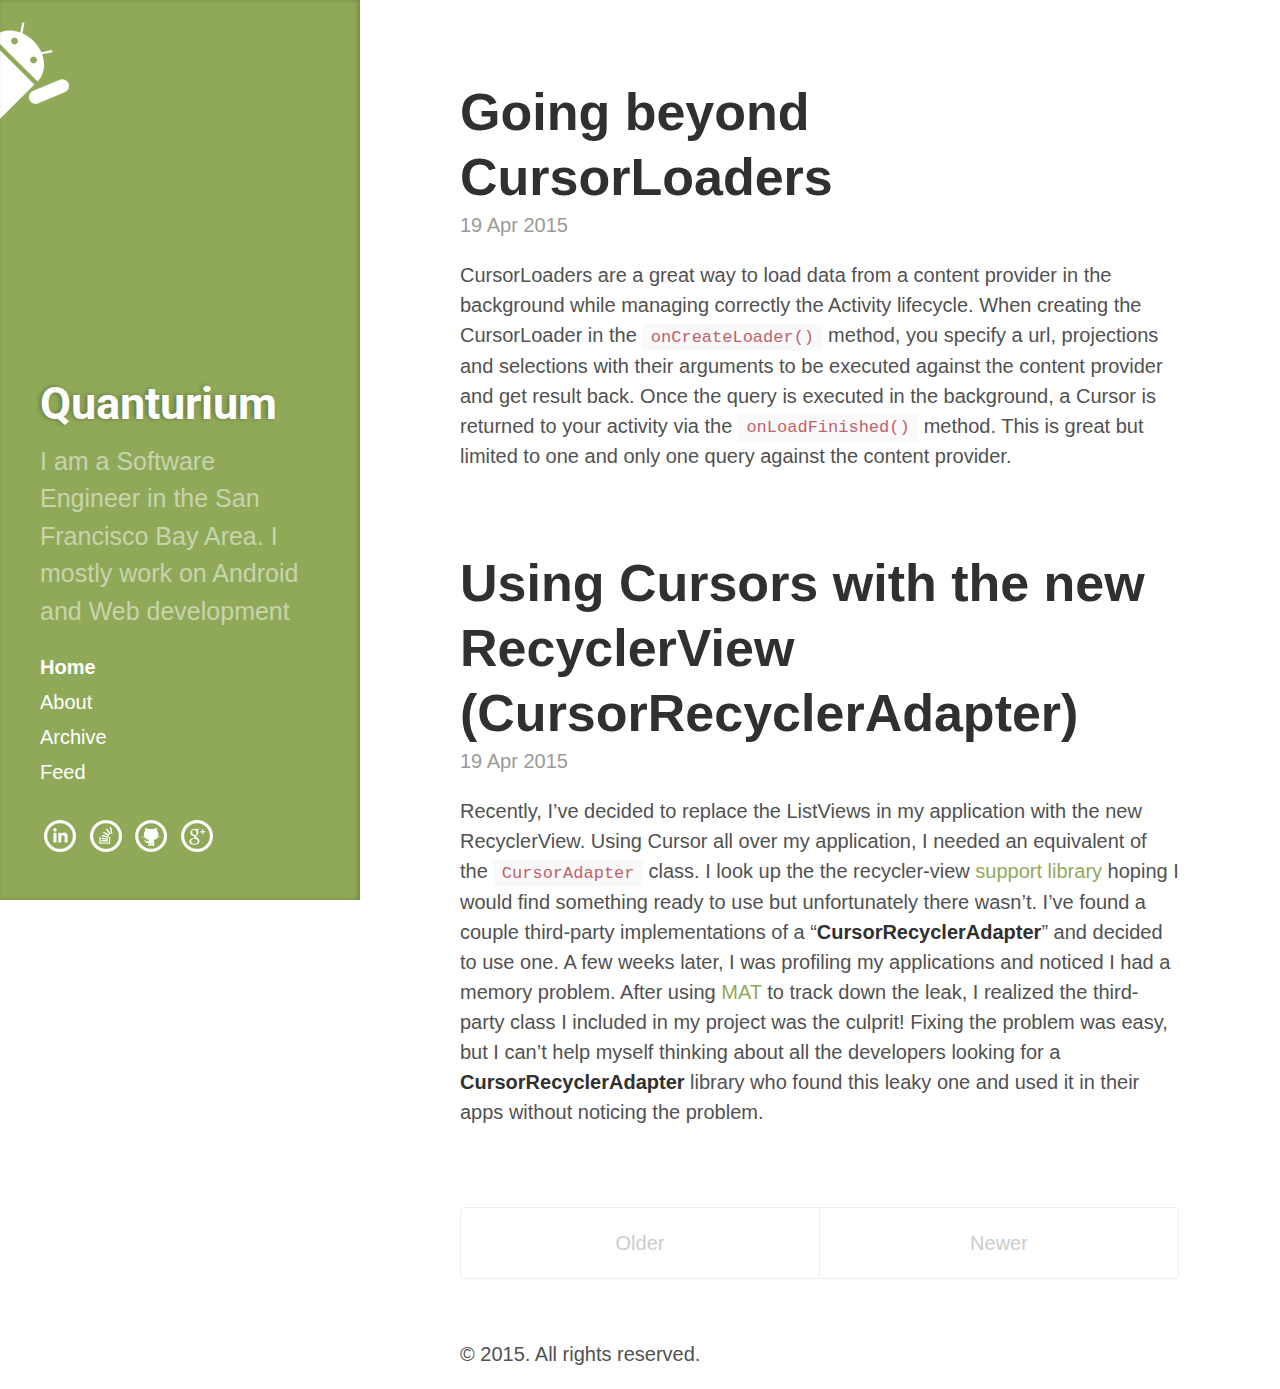
==== index.html @ 15ebef57 "Update" ====
<!DOCTYPE html>
<html xmlns="http://www.w3.org/1999/xhtml" xml:lang="en" lang="en-us">

  <head>
  <link href="http://gmpg.org/xfn/11" rel="profile">
  <meta http-equiv="X-UA-Compatible" content="IE=edge">
  <meta http-equiv="content-type" content="text/html; charset=utf-8">

  <!-- Enable responsiveness on mobile devices-->
  <meta name="viewport" content="width=device-width, initial-scale=1.0, maximum-scale=1">

  <title>
    
      Quanturium &middot; Improving Android apps performance and quality
    
  </title>

  <!-- CSS -->

  <link href='/public/css/global-85cf211f72c00e2b16ac466a3692dfe1.css' rel='stylesheet' type='text/css' />

  <link href='http://fonts.googleapis.com/css?family=Roboto' rel='stylesheet' type='text/css'>

  <!-- Icons -->
  <link rel="shortcut icon" sizes="16x16" href="/public/assets/favicon16.png" type="image/png">
  <link rel="shortcut icon" sizes="32x32" href="/public/assets/favicon32.png" type="image/png">
  <link rel="shortcut icon" sizes="128x128" href="/public/assets/favicon128.png" type="image/png">
  <link rel="shortcut icon" sizes="192x192" href="/public/assets/favicon192.png" type="image/png">

  <!-- Open Graph Protocol -->
  

  <!-- RSS -->
  <link rel="alternate" type="application/rss+xml" title="RSS" href="/atom.xml">

  <script>
  (function(i,s,o,g,r,a,m){i['GoogleAnalyticsObject']=r;i[r]=i[r]||function(){
  (i[r].q=i[r].q||[]).push(arguments)},i[r].l=1*new Date();a=s.createElement(o),
  m=s.getElementsByTagName(o)[0];a.async=1;a.src=g;m.parentNode.insertBefore(a,m)
  })(window,document,'script','//www.google-analytics.com/analytics.js','ga');

  ga('create', 'UA-28301626-10', 'auto');
  ga('send', 'pageview');

</script>
</head>


  <body class="theme-base-0b">

    <div class="sidebar">
  <div class="container sidebar-sticky">
    <div class="sidebar-about">
      <h1>
        <a href="/">
          Quanturium
        </a>
      </h1>
      <p class="lead">I am a Software Engineer in the San Francisco Bay Area. I mostly work on Android and Web development</p>
    </div>

    <nav class="sidebar-nav">
      <a class="sidebar-nav-item active" href="/">Home</a>

      

      
      
        
          
        
      
        
          
            <a class="sidebar-nav-item" href="/about/">About</a>
          
        
      
        
          
            <a class="sidebar-nav-item" href="/archive/">Archive</a>
          
        
      
        
      
        
          
        
      
      <a class="sidebar-nav-item" href="/atom.xml">Feed</a><br/>

      <a target="_blank" href="https://www.linkedin.com/in/arnaudfrugier"><img src="/public/assets/linkedin-5-32.png" /></a>
      <a target="_blank" href="http://stackoverflow.com/users/1127724/quanturium"><img src="/public/assets/stackoverflow-5-32.png" /></a>
      <a target="_blank" href="https://github.com/quanturium"><img src="/public/assets/github-10-32.png" /></a>
      <a target="_blank" href="https://plus.google.com/u/0/114838031341699145947"><img src="/public/assets/google-plus-5-32.png" /></a>
    </nav>
  </div>
</div>


    <div class="content container">
      <div class="posts">
  
  <div class="post">
    <h1 class="post-title">
      <a href="/2015/04/19/going-beyond-cursorloaders/">
        Going beyond CursorLoaders
      </a>
    </h1>

    <div>
    <span class="post-date">19 Apr 2015 <a href="/2015/04/19/going-beyond-cursorloaders/#disqus_thread" data-disqus-identifier="/2015/04/19/going-beyond-cursorloaders"></a></span>

    </div>

    <p>CursorLoaders are a great way to load data from a content provider in the background while managing correctly the Activity lifecycle. When creating the CursorLoader in the <code>onCreateLoader()</code> method, you specify a url, projections and selections with their arguments to be executed against the content provider and get result back. Once the query is executed in the background, a Cursor is returned to your activity via the <code>onLoadFinished()</code> method. This is great but limited to one and only one query against the content provider.</p>

  </div>
  
  <div class="post">
    <h1 class="post-title">
      <a href="/2015/04/19/using-cursors-with-the-new-recyclerview/">
        Using Cursors with the new RecyclerView (CursorRecyclerAdapter)
      </a>
    </h1>

    <div>
    <span class="post-date">19 Apr 2015 <a href="/2015/04/19/using-cursors-with-the-new-recyclerview/#disqus_thread" data-disqus-identifier="/2015/04/19/using-cursors-with-the-new-recyclerview"></a></span>

    </div>

    <p>Recently, I&rsquo;ve decided to replace the ListViews in my application with the new RecyclerView. Using Cursor all over my application, I needed an equivalent of the <code>CursorAdapter</code> class. I look up the the recycler-view <a href="http://developer.android.com/tools/support-library/features.html">support library</a> hoping I would find something ready to use but unfortunately there wasn&rsquo;t. I&rsquo;ve found a couple third-party implementations of a &ldquo;<strong>CursorRecyclerAdapter</strong>&rdquo; and decided to use one.
A few weeks later, I was profiling my applications and noticed I had a memory problem. After using <a href="https://eclipse.org/mat/">MAT</a> to track down the leak, I realized the third-party class I included in my project was the culprit! Fixing the problem was easy, but I can&rsquo;t help myself thinking about all the developers looking for a <strong>CursorRecyclerAdapter</strong> library who found this leaky one and used it in their apps without noticing the problem.</p>

  </div>
  
</div>

<div class="pagination">
  
    <span class="pagination-item older">Older</span>
  
  
    <span class="pagination-item newer">Newer</span>
  
</div>


<script type="text/javascript">
  var disqus_shortname = 'quanturium';
  (function () {
  var s = document.createElement('script'); s.async = true;
  s.type = 'text/javascript';
  s.src = '//' + disqus_shortname + '.disqus.com/count.js';
  (document.getElementsByTagName('HEAD')[0] || document.getElementsByTagName('BODY')[0]).appendChild(s);
  }());
</script>

      
      

      
      <div class="footer">
        <p>
          &copy; 2015. All rights reserved.
        </p>
      </div>
    </div>

  </body>
</html>
---- public/css/global-85cf211f72c00e2b16ac466a3692dfe1.css ----
*{-webkit-box-sizing:border-box;-moz-box-sizing:border-box;box-sizing:border-box}html,body{margin:0;padding:0}html{font-family:"Helvetica Neue",Helvetica,Arial,sans-serif;font-size:16px;line-height:1.5}@media(min-width:38em){html{font-size:20px}}body{color:#515151;background-color:#fff;-webkit-text-size-adjust:100%;-ms-text-size-adjust:100%}a{color:#268bd2;text-decoration:none}a strong{color:inherit}h1,h2,h3,h4,h5,h6{margin-bottom:.5rem;font-weight:bold;line-height:1.25;color:#313131;text-rendering:optimizeLegibility}h1{font-size:2.6rem}h2{margin-top:1rem;font-size:1.8rem}h3{margin-top:1.5rem;font-size:1.25rem}h4,h5,h6{margin-top:1rem;font-size:1rem}p{margin-top:0;margin-bottom:1rem}strong{color:#303030}ul,ol,dl{margin-top:0;margin-bottom:1rem}dt{font-weight:bold}dd{margin-bottom:.5rem}hr{position:relative;margin:1.5rem 0;border:0;border-top:1px solid #eee;border-bottom:1px solid #fff}abbr{font-size:85%;font-weight:bold;color:#555;text-transform:uppercase}abbr[title]{cursor:help;border-bottom:1px dotted #e5e5e5}code,pre{font-family:Menlo,Monaco,"Courier New",monospace}code{padding:.25em .5em;font-size:85%;color:#bf616a;background-color:#f9f9f9;border-radius:3px}pre{display:block;margin-top:0;margin-bottom:1rem;padding:.5rem;font-size:.65rem;line-height:1.4;overflow-x:auto;background-color:#f5f5f5;border:1px solid #ccc}pre code{padding:0;font-size:100%;color:inherit;background-color:transparent}.highlight{margin-bottom:1rem;border-radius:4px}.highlight pre{margin-bottom:0}.gist .gist-file{font-family:Menlo,Monaco,"Courier New",monospace !important}.gist .markdown-body{padding:15px}.gist pre{padding:0;background-color:transparent}.gist .gist-file .gist-data{font-size:.8rem !important;line-height:1.4}.gist code{padding:0;color:inherit;background-color:transparent;border-radius:0}blockquote{padding:.5rem 1rem;margin:.8rem 0;color:#7a7a7a;border-left:.25rem solid #e5e5e5}blockquote p:last-child{margin-bottom:0}@media(min-width:30em){blockquote{padding-right:5rem;padding-left:1.25rem}}img{display:block;max-width:100%;margin:0 0 1rem;border-radius:5px}table{margin-bottom:1rem;width:100%;border:1px solid #e5e5e5;border-collapse:collapse}td,th{padding:.25rem .5rem;border:1px solid #e5e5e5}tbody tr:nth-child(odd) td,tbody tr:nth-child(odd) th{background-color:#f9f9f9}.lead{font-size:1.25rem;font-weight:300}.message{margin-bottom:1rem;padding:1rem;color:#717171;background-color:#f9f9f9}.container{max-width:38rem;padding-left:1rem;padding-right:1rem;margin-left:auto;margin-right:auto}.masthead{padding-top:1rem;padding-bottom:1rem;margin-bottom:3rem}.masthead-title{margin-top:0;margin-bottom:0;color:#505050}.masthead-title a{color:#505050}.masthead-title small{font-size:75%;font-weight:400;color:silver;letter-spacing:0}.page,.post{margin-bottom:4em}.page-title,.post-title,.post-title a{color:#303030}.page-title,.post-title{margin-top:0}.post-date{display:block;margin-top:-.5rem;margin-bottom:1rem;color:#9a9a9a}.related{padding-top:2rem;padding-bottom:2rem;border-top:1px solid #eee}.related-posts{padding-left:0;list-style:none}.related-posts h3{margin-top:0}.related-posts li small{font-size:75%;color:#999}.related-posts li a:hover{color:#268bd2;text-decoration:none}.related-posts li a:hover small{color:inherit}.comments{border-top:1px solid #eee}.pagination{overflow:hidden;margin-left:-1rem;margin-right:-1rem;font-family:"PT Sans",Helvetica,Arial,sans-serif;color:#ccc;text-align:center}.pagination-item{display:block;padding:1rem;border:1px solid #eee}.pagination-item:first-child{margin-bottom:-1px}a.pagination-item:hover{background-color:#f5f5f5}@media(min-width:30em){.pagination{margin:3rem 0}.pagination-item{float:left;width:50%}.pagination-item:first-child{margin-bottom:0;border-top-left-radius:4px;border-bottom-left-radius:4px}.pagination-item:last-child{margin-left:-1px;border-top-right-radius:4px;border-bottom-right-radius:4px}}.highlight .hll{background-color:#ffc}.highlight .c{color:#998;font-style:italic}.highlight .err{color:#a61717;background-color:#e3d2d2}.highlight .k{color:#000;font-weight:bold}.highlight .o{color:#000;font-weight:bold}.highlight .cm{color:#998;font-style:italic}.highlight .cp{color:#999;font-weight:bold;font-style:italic}.highlight .c1{color:#998;font-style:italic}.highlight .cs{color:#999;font-weight:bold;font-style:italic}.highlight .gd{color:#000;background-color:#fdd}.highlight .ge{color:#000;font-style:italic}.highlight .gr{color:#a00}.highlight .gh{color:#999}.highlight .gi{color:#000;background-color:#dfd}.highlight .go{color:#888}.highlight .gp{color:#555}.highlight .gs{font-weight:bold}.highlight .gu{color:#aaa}.highlight .gt{color:#a00}.highlight .kc{color:#000;font-weight:bold}.highlight .kd{color:#000;font-weight:bold}.highlight .kn{color:#000;font-weight:bold}.highlight .kp{color:#000;font-weight:bold}.highlight .kr{color:#000;font-weight:bold}.highlight .kt{color:#458;font-weight:bold}.highlight .m{color:#099}.highlight .s{color:#d01040}.highlight .na{color:teal}.highlight .nb{color:#0086b3}.highlight .nc{color:#458;font-weight:bold}.highlight .no{color:teal}.highlight .nd{color:#3c5d5d;font-weight:bold}.highlight .ni{color:purple}.highlight .ne{color:#900;font-weight:bold}.highlight .nf{color:#900;font-weight:bold}.highlight .nl{color:#900;font-weight:bold}.highlight .nn{color:#555}.highlight .nt{color:navy}.highlight .nv{color:teal}.highlight .ow{color:#000;font-weight:bold}.highlight .w{color:#bbb}.highlight .mf{color:#099}.highlight .mh{color:#099}.highlight .mi{color:#099}.highlight .mo{color:#099}.highlight .sb{color:#d01040}.highlight .sc{color:#d01040}.highlight .sd{color:#d01040}.highlight .s2{color:#d01040}.highlight .se{color:#d01040}.highlight .sh{color:#d01040}.highlight .si{color:#d01040}.highlight .sx{color:#d01040}.highlight .sr{color:#009926}.highlight .s1{color:#d01040}.highlight .ss{color:#990073}.highlight .bp{color:#999}.highlight .vc{color:teal}.highlight .vg{color:teal}.highlight .vi{color:teal}.highlight .il{color:#099}html{font-family:"PT Sans",Helvetica,Arial,sans-serif}@media(min-width:48em){html{font-size:16px}}@media(min-width:58em){html{font-size:20px}}.sidebar{text-align:center;padding:2rem 1rem;color:rgba(255,255,255,.5);background-image:url('../../public/assets/android.png');background-repeat:no-repeat;background-position:0 1rem;-webkit-box-shadow:inset 0 -2px 5px 0 rgba(0,0,0,0.2);-moz-box-shadow:inset 0 -2px 5px 0 rgba(0,0,0,0.2);box-shadow:inset 0 -2px 5px 0 rgba(0,0,0,0.2)}@media(min-width:48em){.sidebar{position:fixed;top:0;left:0;bottom:0;width:18rem;text-align:left;-webkit-box-shadow:inset -2px 0 5px 0 rgba(0,0,0,0.2);-moz-box-shadow:inset -2px 0 5px 0 rgba(0,0,0,0.2);box-shadow:inset -2px 0 5px 0 rgba(0,0,0,0.2)}}.sidebar a{color:#fff}.sidebar-about h1{color:#fff;margin-top:0;font-family:'Roboto',sans-serif;text-shadow:-2px 0 5px rgba(0,0,0,0.3);font-size:2.25rem}.sidebar-nav{margin-bottom:1rem}.sidebar-nav img{display:inline;margin:0 .2rem 0 .2rem}.sidebar-nav-item{display:block;line-height:1.75}a.sidebar-nav-item:hover,a.sidebar-nav-item:focus{text-decoration:underline}.sidebar-nav-item.active{font-weight:bold}@media(min-width:48em){.sidebar-sticky{position:absolute;right:1rem;bottom:1rem;left:1rem}}.content{padding-top:4rem;padding-bottom:0rem}@media(min-width:48em){.content{max-width:38rem;margin-left:20rem;margin-right:2rem}}@media(min-width:64em){.content{margin-left:22rem;margin-right:4rem}}@media(min-width:48em){.layout-reverse .sidebar{left:auto;right:0}.layout-reverse .content{margin-left:2rem;margin-right:20rem}}@media(min-width:64em){.layout-reverse .content{margin-left:4rem;margin-right:22rem}}.theme-base-08 .sidebar{background-color:#ac4142}.theme-base-08 .content a,.theme-base-08 .related-posts li a:hover{color:#ac4142}.theme-base-09 .sidebar{background-color:#d28445}.theme-base-09 .content a,.theme-base-09 .related-posts li a:hover{color:#d28445}.theme-base-0a .sidebar{background-color:#f4bf75}.theme-base-0a .content a,.theme-base-0a .related-posts li a:hover{color:#f4bf75}.theme-base-0b .sidebar{background-color:#90a959}.theme-base-0b .content a,.theme-base-0b .related-posts li a:hover{color:#90a959}.theme-base-0c .sidebar{background-color:#75b5aa}.theme-base-0c .content a,.theme-base-0c .related-posts li a:hover{color:#75b5aa}.theme-base-0d .sidebar{background-color:#6a9fb5}.theme-base-0d .content a,.theme-base-0d .related-posts li a:hover{color:#6a9fb5}.theme-base-0e .sidebar{background-color:#aa759f}.theme-base-0e .content a,.theme-base-0e .related-posts li a:hover{color:#aa759f}.theme-base-0f .sidebar{background-color:#8f5536}.theme-base-0f .content a,.theme-base-0f .related-posts li a:hover{color:#8f5536}.footer{margin-top:3rem;margin-bottom:1rem}.theme-base-0b .post-title a{color:#303030}.theme-base-0b .content a:hover,.theme-base-0b .content a:focus{color:#677940;-o-transition:.3s;-ms-transition:.3s;-moz-transition:.3s;-webkit-transition:.3s}
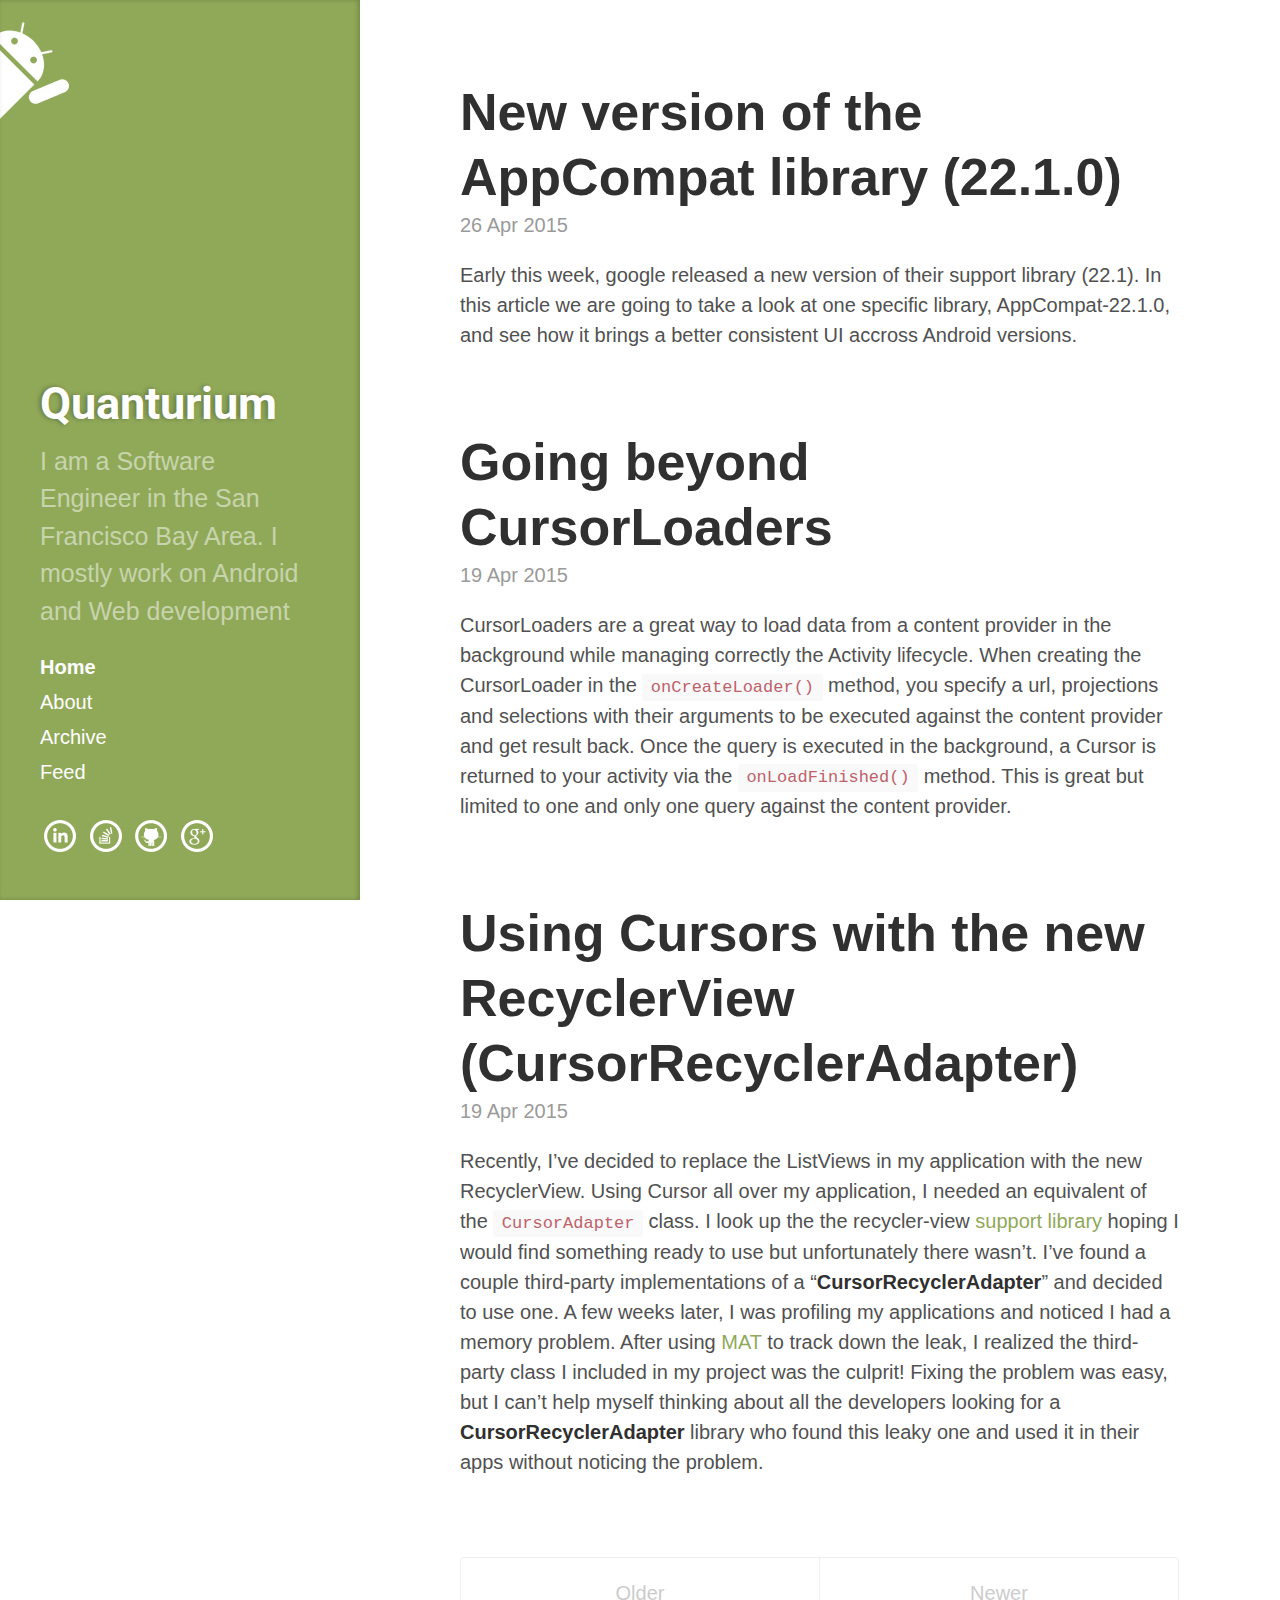
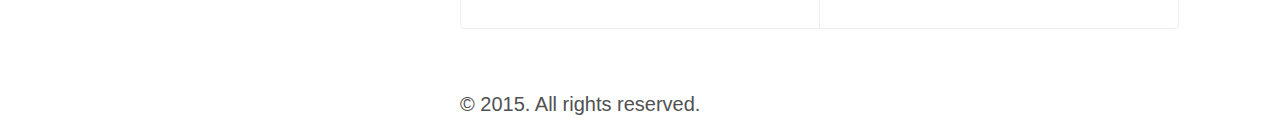
==== commit 0a5401df: "Update" ====
--- a/index.html
+++ b/index.html
@@ -17,7 +17,7 @@
 
   <!-- CSS -->
 
-  <link href='/public/css/global-85cf211f72c00e2b16ac466a3692dfe1.css' rel='stylesheet' type='text/css' />
+  <link href='/public/css/global-f06ab77bacf166898d4b407957400ea3.css' rel='stylesheet' type='text/css' />
 
   <link href='http://fonts.googleapis.com/css?family=Roboto' rel='stylesheet' type='text/css'>
 
@@ -104,6 +104,22 @@
   
   <div class="post">
     <h1 class="post-title">
+      <a href="/2015/04/26/new-version-of-the-appcompat-library-2210/">
+        New version of the AppCompat library (22.1.0)
+      </a>
+    </h1>
+
+    <div>
+    <span class="post-date">26 Apr 2015 <a href="/2015/04/26/new-version-of-the-appcompat-library-2210/#disqus_thread" data-disqus-identifier="/2015/04/26/new-version-of-the-appcompat-library-2210"></a></span>
+
+    </div>
+
+    <p>Early this week, google released a new version of their support library (22.1). In this article we are going to take a look at one specific library, AppCompat-22.1.0, and see how it brings a better consistent UI accross Android versions.</p>
+
+  </div>
+  
+  <div class="post">
+    <h1 class="post-title">
       <a href="/2015/04/19/going-beyond-cursorloaders/">
         Going beyond CursorLoaders
       </a>
--- a/public/css/global-f06ab77bacf166898d4b407957400ea3.css
+++ b/public/css/global-f06ab77bacf166898d4b407957400ea3.css
@@ -0,0 +1 @@
+*{-webkit-box-sizing:border-box;-moz-box-sizing:border-box;box-sizing:border-box}html,body{margin:0;padding:0}html{font-family:"Helvetica Neue",Helvetica,Arial,sans-serif;font-size:16px;line-height:1.5}@media(min-width:38em){html{font-size:20px}}body{color:#515151;background-color:#fff;-webkit-text-size-adjust:100%;-ms-text-size-adjust:100%}a{color:#268bd2;text-decoration:none}a strong{color:inherit}h1,h2,h3,h4,h5,h6{margin-bottom:.5rem;font-weight:bold;line-height:1.25;color:#313131;text-rendering:optimizeLegibility}h1{font-size:2.6rem}h2{margin-top:1rem;font-size:1.8rem}h3{margin-top:1.5rem;font-size:1.25rem}h4,h5,h6{margin-top:1rem;font-size:1rem}p{margin-top:0;margin-bottom:1rem}strong{color:#303030}ul,ol,dl{margin-top:0;margin-bottom:1rem}dt{font-weight:bold}dd{margin-bottom:.5rem}hr{position:relative;margin:1.5rem 0;border:0;border-top:1px solid #eee;border-bottom:1px solid #fff}abbr{font-size:85%;font-weight:bold;color:#555;text-transform:uppercase}abbr[title]{cursor:help;border-bottom:1px dotted #e5e5e5}code,pre{font-family:Menlo,Monaco,"Courier New",monospace}code{padding:.25em .5em;font-size:85%;color:#bf616a;background-color:#f9f9f9;border-radius:3px}pre{display:block;margin-top:0;margin-bottom:1rem;padding:.5rem;font-size:.65rem;line-height:1.4;overflow-x:auto;background-color:#f5f5f5;border:1px solid #ccc}pre code{padding:0;font-size:100%;color:inherit;background-color:transparent}.highlight{margin-bottom:1rem;border-radius:4px}.highlight pre{margin-bottom:0}.gist .gist-file{font-family:Menlo,Monaco,"Courier New",monospace !important}.gist .markdown-body{padding:15px}.gist pre{padding:0;background-color:transparent}.gist .gist-file .gist-data{font-size:.8rem !important;line-height:1.4}.gist code{padding:0;color:inherit;background-color:transparent;border-radius:0}blockquote{padding:.5rem 1rem;margin:.8rem 0;color:#7a7a7a;border-left:.25rem solid #e5e5e5}blockquote p:last-child{margin-bottom:0}@media(min-width:30em){blockquote{padding-right:5rem;padding-left:1.25rem}}img{display:block;max-width:100%;margin:0 0 1rem}table{margin-bottom:1rem;width:100%;border:1px solid #e5e5e5;border-collapse:collapse}td,th{padding:.25rem .5rem;border:1px solid #e5e5e5}tbody tr:nth-child(odd) td,tbody tr:nth-child(odd) th{background-color:#f9f9f9}.lead{font-size:1.25rem;font-weight:300}.message{margin-bottom:1rem;padding:1rem;color:#717171;background-color:#f9f9f9}.container{max-width:38rem;padding-left:1rem;padding-right:1rem;margin-left:auto;margin-right:auto}.masthead{padding-top:1rem;padding-bottom:1rem;margin-bottom:3rem}.masthead-title{margin-top:0;margin-bottom:0;color:#505050}.masthead-title a{color:#505050}.masthead-title small{font-size:75%;font-weight:400;color:silver;letter-spacing:0}.page,.post{margin-bottom:4em}.page-title,.post-title,.post-title a{color:#303030}.page-title,.post-title{margin-top:0}.post-date{display:block;margin-top:-.5rem;margin-bottom:1rem;color:#9a9a9a}.related{padding-top:2rem;padding-bottom:2rem;border-top:1px solid #eee}.related-posts{padding-left:0;list-style:none}.related-posts h3{margin-top:0}.related-posts li small{font-size:75%;color:#999}.related-posts li a:hover{color:#268bd2;text-decoration:none}.related-posts li a:hover small{color:inherit}.comments{border-top:1px solid #eee}.pagination{overflow:hidden;margin-left:-1rem;margin-right:-1rem;font-family:"PT Sans",Helvetica,Arial,sans-serif;color:#ccc;text-align:center}.pagination-item{display:block;padding:1rem;border:1px solid #eee}.pagination-item:first-child{margin-bottom:-1px}a.pagination-item:hover{background-color:#f5f5f5}@media(min-width:30em){.pagination{margin:3rem 0}.pagination-item{float:left;width:50%}.pagination-item:first-child{margin-bottom:0;border-top-left-radius:4px;border-bottom-left-radius:4px}.pagination-item:last-child{margin-left:-1px;border-top-right-radius:4px;border-bottom-right-radius:4px}}.highlight .hll{background-color:#ffc}.highlight .c{color:#998;font-style:italic}.highlight .err{color:#a61717;background-color:#e3d2d2}.highlight .k{color:#000;font-weight:bold}.highlight .o{color:#000;font-weight:bold}.highlight .cm{color:#998;font-style:italic}.highlight .cp{color:#999;font-weight:bold;font-style:italic}.highlight .c1{color:#998;font-style:italic}.highlight .cs{color:#999;font-weight:bold;font-style:italic}.highlight .gd{color:#000;background-color:#fdd}.highlight .ge{color:#000;font-style:italic}.highlight .gr{color:#a00}.highlight .gh{color:#999}.highlight .gi{color:#000;background-color:#dfd}.highlight .go{color:#888}.highlight .gp{color:#555}.highlight .gs{font-weight:bold}.highlight .gu{color:#aaa}.highlight .gt{color:#a00}.highlight .kc{color:#000;font-weight:bold}.highlight .kd{color:#000;font-weight:bold}.highlight .kn{color:#000;font-weight:bold}.highlight .kp{color:#000;font-weight:bold}.highlight .kr{color:#000;font-weight:bold}.highlight .kt{color:#458;font-weight:bold}.highlight .m{color:#099}.highlight .s{color:#d01040}.highlight .na{color:teal}.highlight .nb{color:#0086b3}.highlight .nc{color:#458;font-weight:bold}.highlight .no{color:teal}.highlight .nd{color:#3c5d5d;font-weight:bold}.highlight .ni{color:purple}.highlight .ne{color:#900;font-weight:bold}.highlight .nf{color:#900;font-weight:bold}.highlight .nl{color:#900;font-weight:bold}.highlight .nn{color:#555}.highlight .nt{color:navy}.highlight .nv{color:teal}.highlight .ow{color:#000;font-weight:bold}.highlight .w{color:#bbb}.highlight .mf{color:#099}.highlight .mh{color:#099}.highlight .mi{color:#099}.highlight .mo{color:#099}.highlight .sb{color:#d01040}.highlight .sc{color:#d01040}.highlight .sd{color:#d01040}.highlight .s2{color:#d01040}.highlight .se{color:#d01040}.highlight .sh{color:#d01040}.highlight .si{color:#d01040}.highlight .sx{color:#d01040}.highlight .sr{color:#009926}.highlight .s1{color:#d01040}.highlight .ss{color:#990073}.highlight .bp{color:#999}.highlight .vc{color:teal}.highlight .vg{color:teal}.highlight .vi{color:teal}.highlight .il{color:#099}html{font-family:"PT Sans",Helvetica,Arial,sans-serif}@media(min-width:48em){html{font-size:16px}}@media(min-width:58em){html{font-size:20px}}.sidebar{text-align:center;padding:2rem 1rem;color:rgba(255,255,255,.5);background-image:url('../../public/assets/android.png');background-repeat:no-repeat;background-position:0 1rem;-webkit-box-shadow:inset 0 -2px 5px 0 rgba(0,0,0,0.2);-moz-box-shadow:inset 0 -2px 5px 0 rgba(0,0,0,0.2);box-shadow:inset 0 -2px 5px 0 rgba(0,0,0,0.2)}@media(min-width:48em){.sidebar{position:fixed;top:0;left:0;bottom:0;width:18rem;text-align:left;-webkit-box-shadow:inset -2px 0 5px 0 rgba(0,0,0,0.2);-moz-box-shadow:inset -2px 0 5px 0 rgba(0,0,0,0.2);box-shadow:inset -2px 0 5px 0 rgba(0,0,0,0.2)}}.sidebar a{color:#fff}.sidebar-about h1{color:#fff;margin-top:0;font-family:'Roboto',sans-serif;text-shadow:-2px 0 5px rgba(0,0,0,0.3);font-size:2.25rem}.sidebar-nav{margin-bottom:1rem}.sidebar-nav img{display:inline;margin:0 .2rem 0 .2rem}.sidebar-nav-item{display:block;line-height:1.75}a.sidebar-nav-item:hover,a.sidebar-nav-item:focus{text-decoration:underline}.sidebar-nav-item.active{font-weight:bold}@media(min-width:48em){.sidebar-sticky{position:absolute;right:1rem;bottom:1rem;left:1rem}}.content{padding-top:4rem;padding-bottom:0rem}@media(min-width:48em){.content{max-width:38rem;margin-left:20rem;margin-right:2rem}}@media(min-width:64em){.content{margin-left:22rem;margin-right:4rem}}@media(min-width:48em){.layout-reverse .sidebar{left:auto;right:0}.layout-reverse .content{margin-left:2rem;margin-right:20rem}}@media(min-width:64em){.layout-reverse .content{margin-left:4rem;margin-right:22rem}}.theme-base-08 .sidebar{background-color:#ac4142}.theme-base-08 .content a,.theme-base-08 .related-posts li a:hover{color:#ac4142}.theme-base-09 .sidebar{background-color:#d28445}.theme-base-09 .content a,.theme-base-09 .related-posts li a:hover{color:#d28445}.theme-base-0a .sidebar{background-color:#f4bf75}.theme-base-0a .content a,.theme-base-0a .related-posts li a:hover{color:#f4bf75}.theme-base-0b .sidebar{background-color:#90a959}.theme-base-0b .content a,.theme-base-0b .related-posts li a:hover{color:#90a959}.theme-base-0c .sidebar{background-color:#75b5aa}.theme-base-0c .content a,.theme-base-0c .related-posts li a:hover{color:#75b5aa}.theme-base-0d .sidebar{background-color:#6a9fb5}.theme-base-0d .content a,.theme-base-0d .related-posts li a:hover{color:#6a9fb5}.theme-base-0e .sidebar{background-color:#aa759f}.theme-base-0e .content a,.theme-base-0e .related-posts li a:hover{color:#aa759f}.theme-base-0f .sidebar{background-color:#8f5536}.theme-base-0f .content a,.theme-base-0f .related-posts li a:hover{color:#8f5536}.footer{margin-top:3rem;margin-bottom:1rem}.theme-base-0b .post-title a{color:#303030}.theme-base-0b .content a:hover,.theme-base-0b .content a:focus{color:#677940;-o-transition:.3s;-ms-transition:.3s;-moz-transition:.3s;-webkit-transition:.3s}kbd{padding:.1rem .3rem;border-radius:3px;border:1px solid #ccc;color:#333;font-family:Arial,Helvetica,sans-serif;box-shadow:0 1px 0 rgba(0,0,0,0.2),inset 0 0 0 2px #fff;background-color:#f7f7f7;-moz-box-shadow:0 1px 0 rgba(0,0,0,0.2),0 0 0 2px #fff inset;-webkit-box-shadow:0 1px 0 rgba(0,0,0,0.2),0 0 0 2px #fff inset;-moz-border-radius:3px;-webkit-border-radius:3px;text-shadow:0 1px 0 #fff}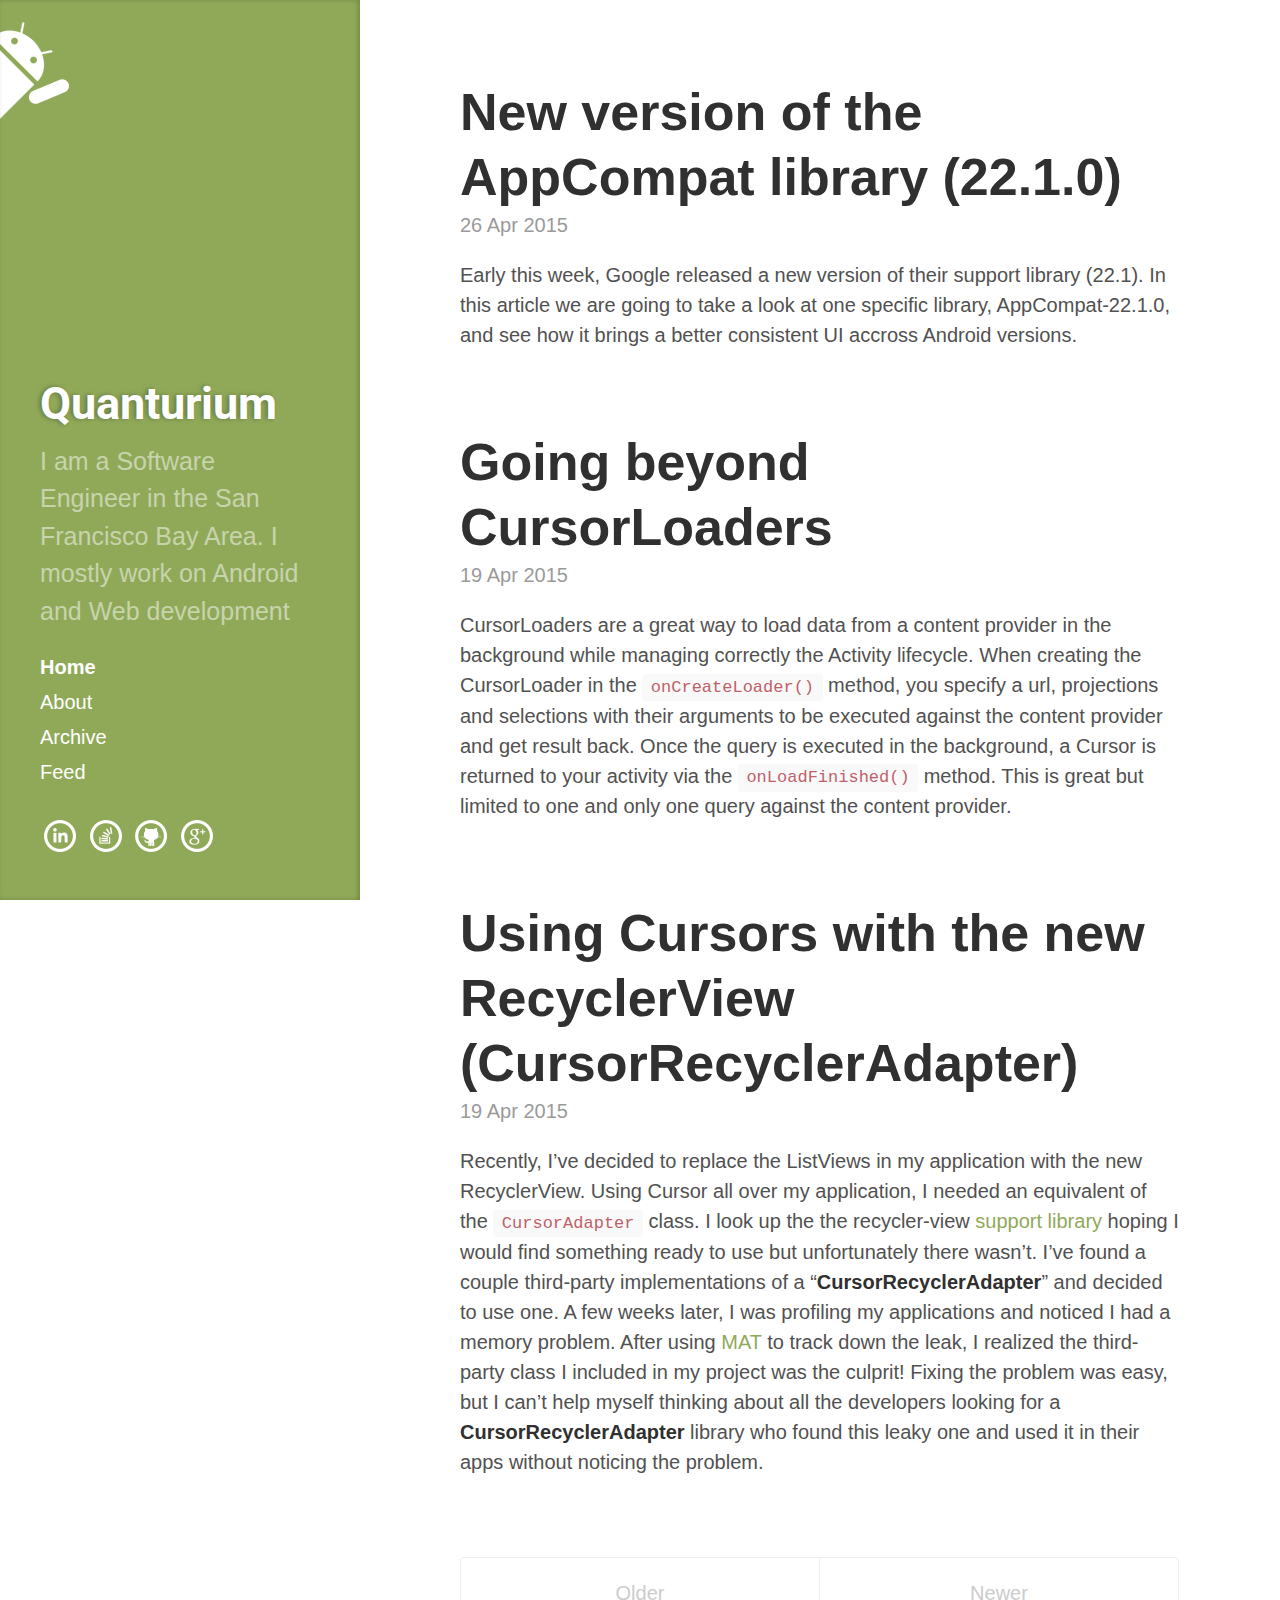
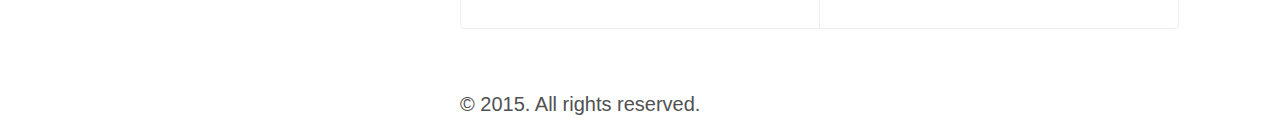
==== commit e1122924: "Update" ====
--- a/index.html
+++ b/index.html
@@ -114,7 +114,7 @@
 
     </div>
 
-    <p>Early this week, google released a new version of their support library (22.1). In this article we are going to take a look at one specific library, AppCompat-22.1.0, and see how it brings a better consistent UI accross Android versions.</p>
+    <p>Early this week, Google released a new version of their support library (22.1). In this article we are going to take a look at one specific library, AppCompat-22.1.0, and see how it brings a better consistent UI accross Android versions.</p>
 
   </div>
   
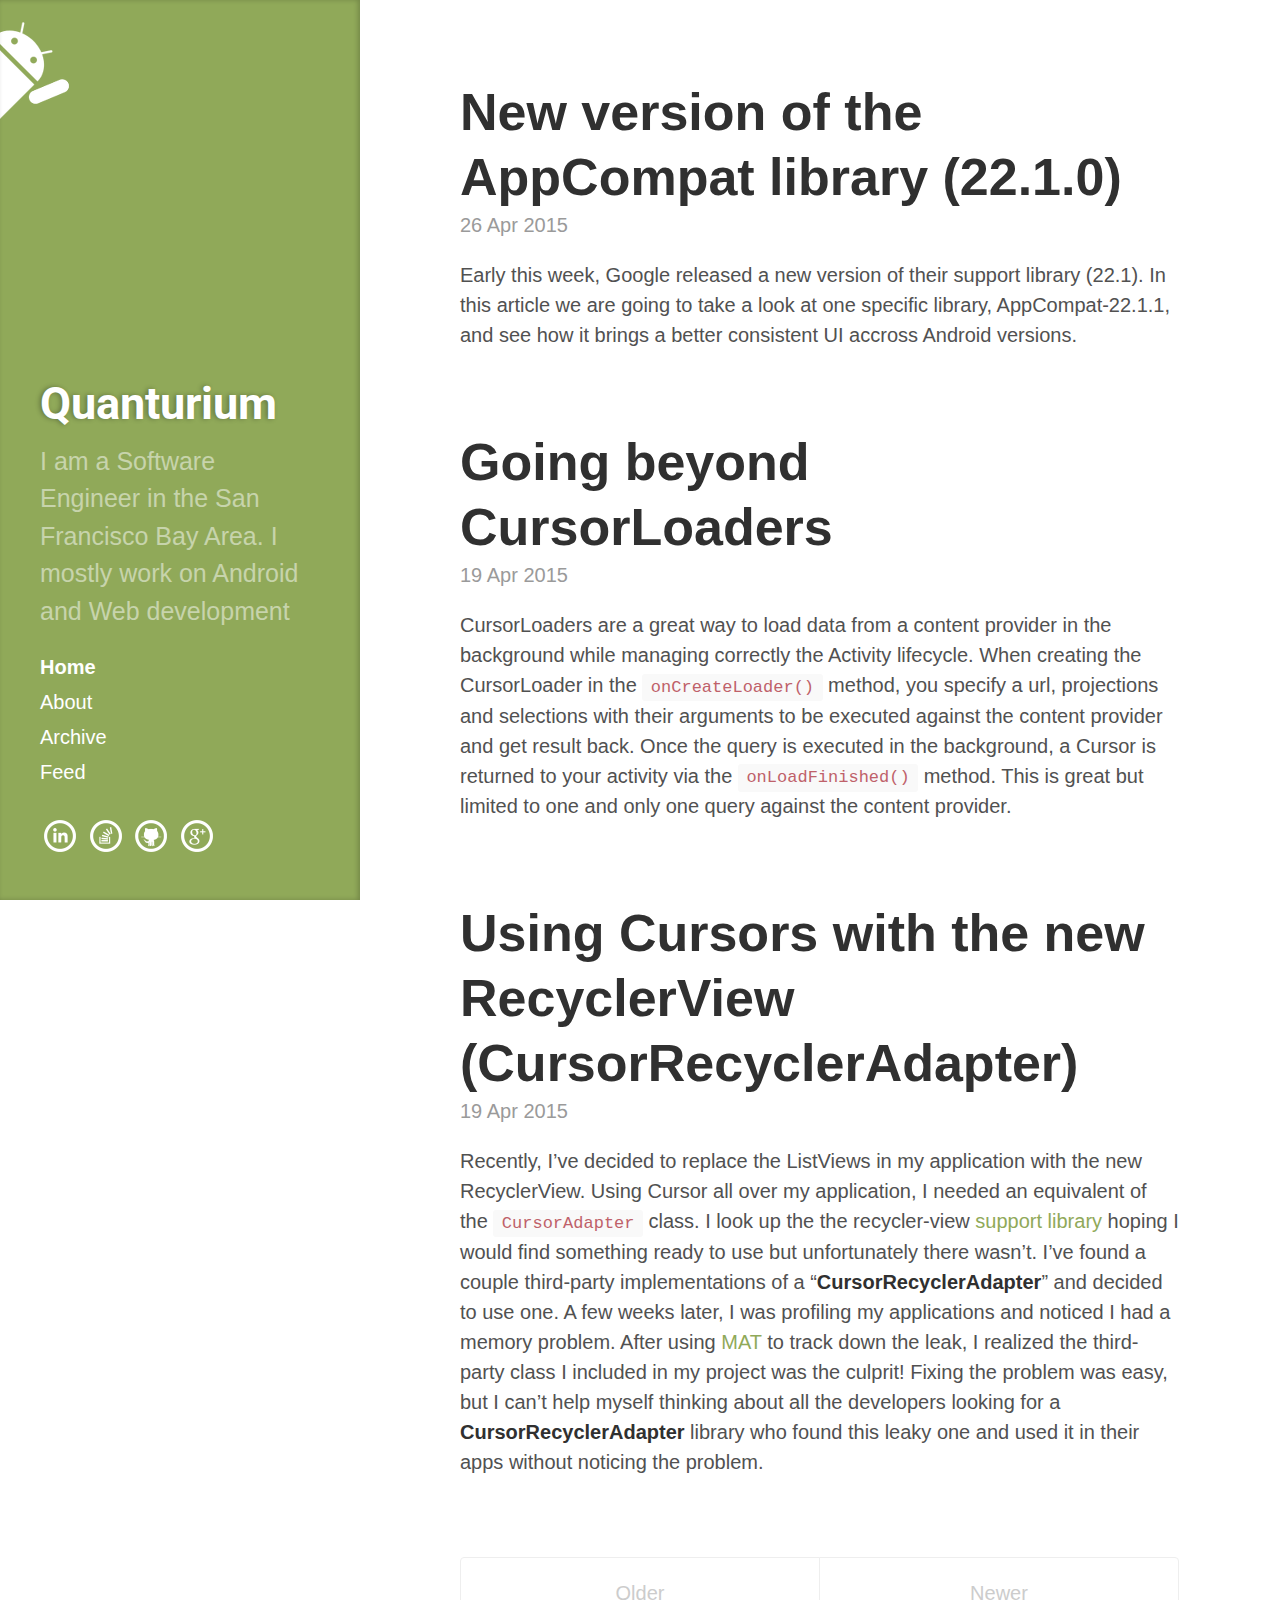
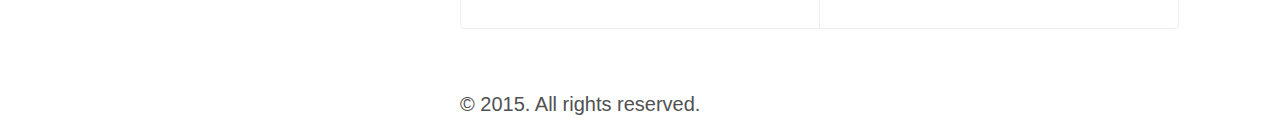
==== commit 7f85ac8d: "Update" ====
--- a/index.html
+++ b/index.html
@@ -114,7 +114,7 @@
 
     </div>
 
-    <p>Early this week, Google released a new version of their support library (22.1). In this article we are going to take a look at one specific library, AppCompat-22.1.0, and see how it brings a better consistent UI accross Android versions.</p>
+    <p>Early this week, Google released a new version of their support library (22.1). In this article we are going to take a look at one specific library, AppCompat-22.1.1, and see how it brings a better consistent UI accross Android versions.</p>
 
   </div>
   
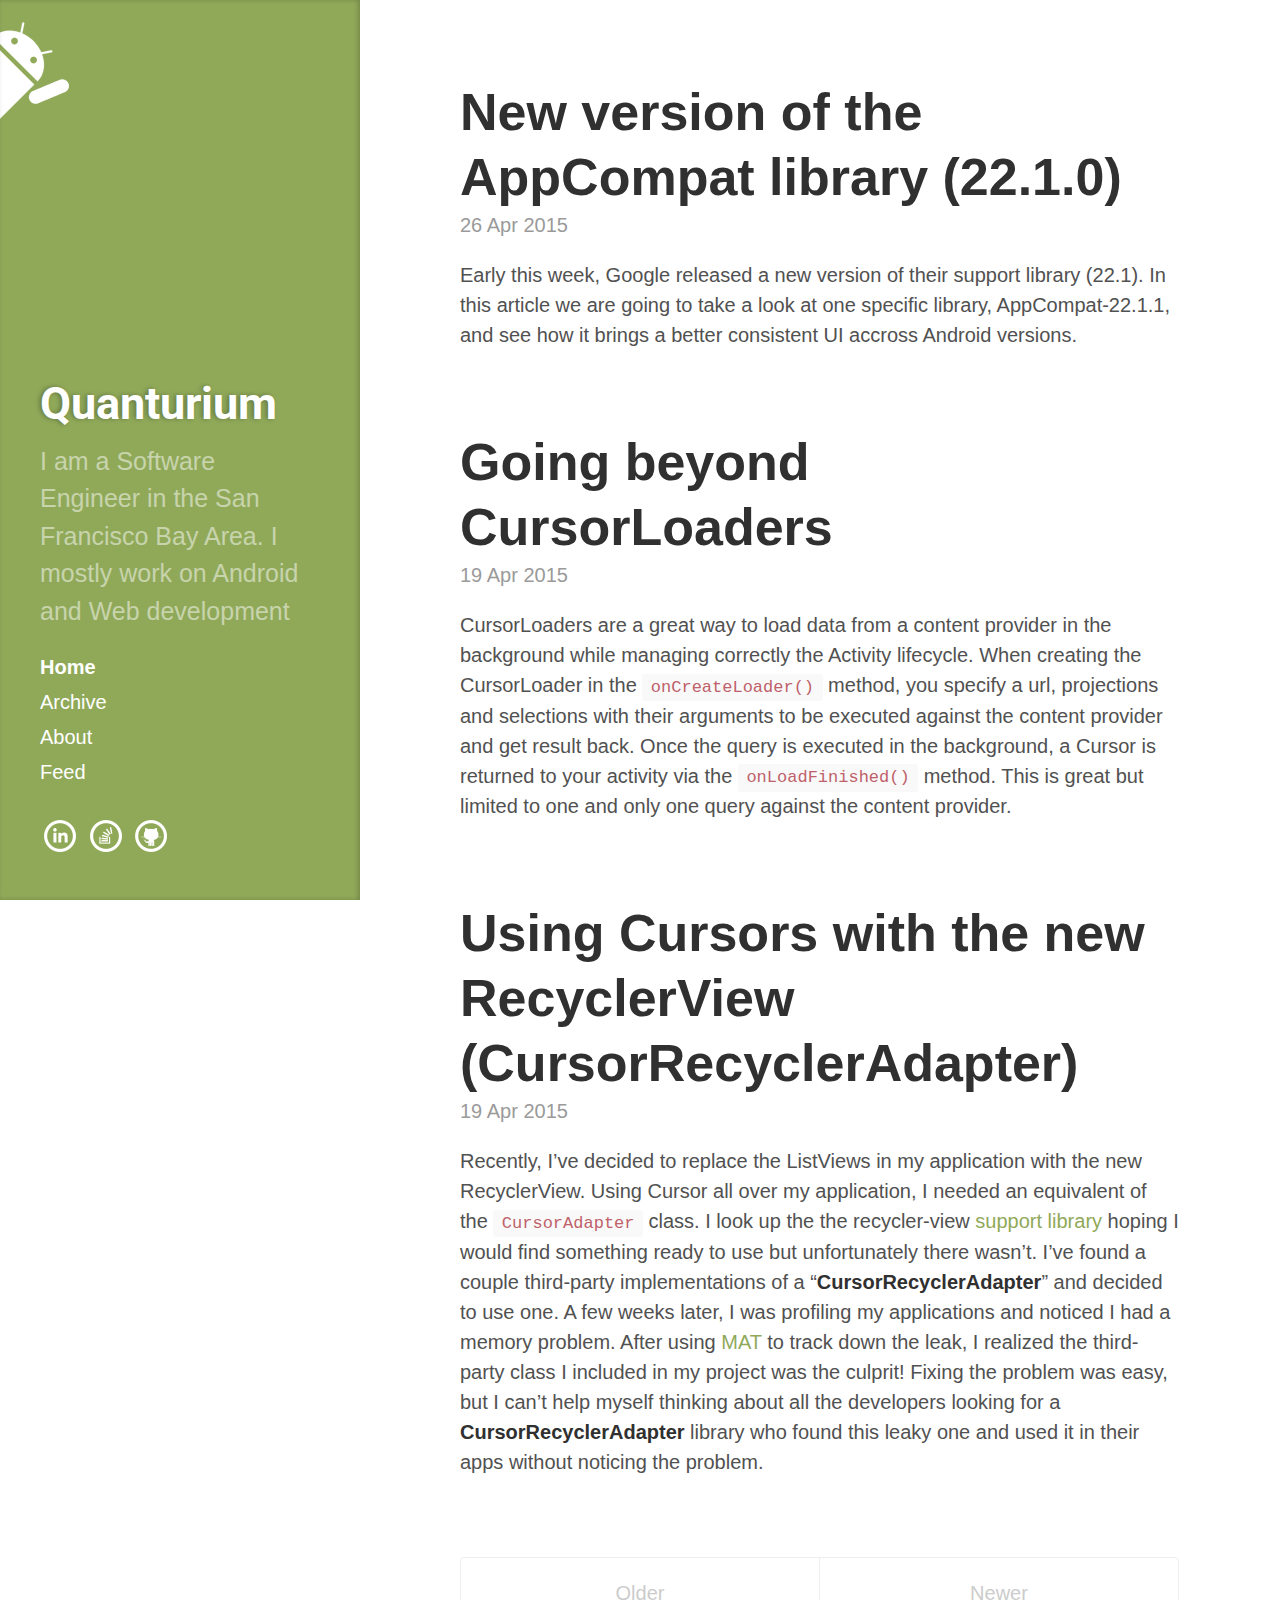
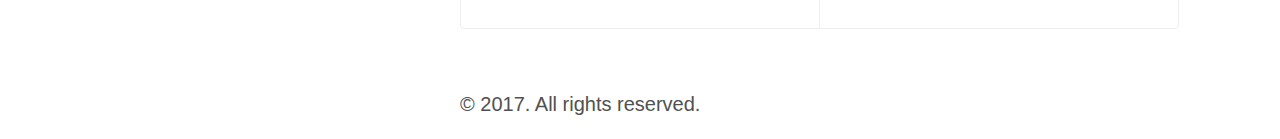
==== commit b5dc0c32: "rebuilding site Fri Sep 29 16:26:19 PDT 2017" ====
--- a/index.html
+++ b/index.html
@@ -17,7 +17,9 @@
 
   <!-- CSS -->
 
-  <link href='/public/css/global-f06ab77bacf166898d4b407957400ea3.css' rel='stylesheet' type='text/css' />
+  <link rel="stylesheet" href="public/css/poole.css">
+ <link rel="stylesheet" href="public/css/syntax.css">
+ <link rel="stylesheet" href="public/css/hyde.css">
 
   <link href='http://fonts.googleapis.com/css?family=Roboto' rel='stylesheet' type='text/css'>
 
@@ -72,12 +74,6 @@
       
         
           
-            <a class="sidebar-nav-item" href="/about/">About</a>
-          
-        
-      
-        
-          
             <a class="sidebar-nav-item" href="/archive/">Archive</a>
           
         
@@ -88,12 +84,16 @@
           
         
       
+        
+      
+        
+      
+      <a class="sidebar-nav-item" href="https://arnaudfrugier.com">About</a>
       <a class="sidebar-nav-item" href="/atom.xml">Feed</a><br/>
 
       <a target="_blank" href="https://www.linkedin.com/in/arnaudfrugier"><img src="/public/assets/linkedin-5-32.png" /></a>
       <a target="_blank" href="http://stackoverflow.com/users/1127724/quanturium"><img src="/public/assets/stackoverflow-5-32.png" /></a>
       <a target="_blank" href="https://github.com/quanturium"><img src="/public/assets/github-10-32.png" /></a>
-      <a target="_blank" href="https://plus.google.com/u/0/114838031341699145947"><img src="/public/assets/google-plus-5-32.png" /></a>
     </nav>
   </div>
 </div>
@@ -179,7 +179,7 @@
       
       <div class="footer">
         <p>
-          &copy; 2015. All rights reserved.
+          &copy; 2017. All rights reserved.
         </p>
       </div>
     </div>
--- a/public/css/poole.css
+++ b/public/css/poole.css
@@ -0,0 +1,432 @@
+/*
+ *                        ___
+ *                       /\_ \
+ *  _____     ___     ___\//\ \      __
+ * /\ '__`\  / __`\  / __`\\ \ \   /'__`\
+ * \ \ \_\ \/\ \_\ \/\ \_\ \\_\ \_/\  __/
+ *  \ \ ,__/\ \____/\ \____//\____\ \____\
+ *   \ \ \/  \/___/  \/___/ \/____/\/____/
+ *    \ \_\
+ *     \/_/
+ *
+ * Designed, built, and released under MIT license by @mdo. Learn more at
+ * https://github.com/poole/poole.
+ */
+
+
+/*
+ * Contents
+ *
+ * Body resets
+ * Custom type
+ * Messages
+ * Container
+ * Masthead
+ * Posts and pages
+ * Pagination
+ * Reverse layout
+ * Themes
+ */
+
+
+/*
+ * Body resets
+ *
+ * Update the foundational and global aspects of the page.
+ */
+
+* {
+  -webkit-box-sizing: border-box;
+     -moz-box-sizing: border-box;
+          box-sizing: border-box;
+}
+
+html,
+body {
+  margin: 0;
+  padding: 0;
+}
+
+html {
+  font-family: "Helvetica Neue", Helvetica, Arial, sans-serif;
+  font-size: 16px;
+  line-height: 1.5;
+}
+@media (min-width: 38em) {
+  html {
+    font-size: 20px;
+  }
+}
+
+body {
+  color: #515151;
+  background-color: #fff;
+  -webkit-text-size-adjust: 100%;
+      -ms-text-size-adjust: 100%;
+}
+
+/* No `:visited` state is required by default (browsers will use `a`) */
+a {
+  color: #268bd2;
+  text-decoration: none;
+}
+a strong {
+  color: inherit;
+}
+/* `:focus` is linked to `:hover` for basic accessibility */
+a:hover,
+a:focus {
+
+}
+
+/* Headings */
+h1, h2, h3, h4, h5, h6 {
+  margin-bottom: .5rem;
+  font-weight: bold;
+  line-height: 1.25;
+  color: #313131;
+  text-rendering: optimizeLegibility;
+}
+h1 {
+  font-size: 2.6rem;
+}
+h2 {
+  margin-top: 1rem;
+  font-size: 1.8rem;
+}
+h3 {
+  margin-top: 1.5rem;
+  font-size: 1.25rem;
+}
+h4, h5, h6 {
+  margin-top: 1rem;
+  font-size: 1rem;
+}
+
+/* Body text */
+p {
+  margin-top: 0;
+  margin-bottom: 1rem;
+}
+
+strong {
+  color: #303030;
+}
+
+
+/* Lists */
+ul, ol, dl {
+  margin-top: 0;
+  margin-bottom: 1rem;
+}
+
+dt {
+  font-weight: bold;
+}
+dd {
+  margin-bottom: .5rem;
+}
+
+/* Misc */
+hr {
+  position: relative;
+  margin: 1.5rem 0;
+  border: 0;
+  border-top: 1px solid #eee;
+  border-bottom: 1px solid #fff;
+}
+
+abbr {
+  font-size: 85%;
+  font-weight: bold;
+  color: #555;
+  text-transform: uppercase;
+}
+abbr[title] {
+  cursor: help;
+  border-bottom: 1px dotted #e5e5e5;
+}
+
+/* Code */
+code,
+pre {
+  font-family: Menlo, Monaco, "Courier New", monospace;
+}
+code {
+  padding: .25em .5em;
+  font-size: 85%;
+  color: #bf616a;
+  background-color: #f9f9f9;
+  border-radius: 3px;
+}
+pre {
+  display: block;
+  margin-top: 0;
+  margin-bottom: 1rem;
+  padding: 0.5rem;
+  font-size: .65rem;
+  line-height: 1.4;
+  overflow-x:auto;
+  background-color: #f5f5f5;
+  border: 1px solid #ccc;
+}
+pre code {
+  padding: 0;
+  font-size: 100%;
+  color: inherit;
+  background-color: transparent;
+}
+
+/* Pygments via Jekyll */
+.highlight {
+  margin-bottom: 1rem;
+  border-radius: 4px;
+}
+.highlight pre {
+  margin-bottom: 0;
+}
+
+/* Gist via GitHub Pages */
+.gist .gist-file {
+  font-family: Menlo, Monaco, "Courier New", monospace !important;
+}
+.gist .markdown-body {
+  padding: 15px;
+}
+.gist pre {
+  padding: 0;
+  background-color: transparent;
+}
+.gist .gist-file .gist-data {
+  font-size: .8rem !important;
+  line-height: 1.4;
+}
+.gist code {
+  padding: 0;
+  color: inherit;
+  background-color: transparent;
+  border-radius: 0;
+}
+
+/* Quotes */
+blockquote {
+  padding: .5rem 1rem;
+  margin: .8rem 0;
+  color: #7a7a7a;
+  border-left: .25rem solid #e5e5e5;
+}
+blockquote p:last-child {
+  margin-bottom: 0;
+}
+@media (min-width: 30em) {
+  blockquote {
+    padding-right: 5rem;
+    padding-left: 1.25rem;
+  }
+}
+
+img {
+  display: block;
+  max-width: 100%;
+  margin: 0 0 1rem;
+}
+
+/* Tables */
+table {
+  margin-bottom: 1rem;
+  width: 100%;
+  border: 1px solid #e5e5e5;
+  border-collapse: collapse;
+}
+td,
+th {
+  padding: .25rem .5rem;
+  border: 1px solid #e5e5e5;
+}
+tbody tr:nth-child(odd) td,
+tbody tr:nth-child(odd) th {
+  background-color: #f9f9f9;
+}
+
+
+/*
+ * Custom type
+ *
+ * Extend paragraphs with `.lead` for larger introductory text.
+ */
+
+.lead {
+  font-size: 1.25rem;
+  font-weight: 300;
+}
+
+
+/*
+ * Messages
+ *
+ * Show alert messages to users. You may add it to single elements like a `<p>`,
+ * or to a parent if there are multiple elements to show.
+ */
+
+.message {
+  margin-bottom: 1rem;
+  padding: 1rem;
+  color: #717171;
+  background-color: #f9f9f9;
+}
+
+
+/*
+ * Container
+ *
+ * Center the page content.
+ */
+
+.container {
+  max-width: 38rem;
+  padding-left:  1rem;
+  padding-right: 1rem;
+  margin-left:  auto;
+  margin-right: auto;
+}
+
+
+/*
+ * Masthead
+ *
+ * Super small header above the content for site name and short description.
+ */
+
+.masthead {
+  padding-top:    1rem;
+  padding-bottom: 1rem;
+  margin-bottom: 3rem;
+}
+.masthead-title {
+  margin-top: 0;
+  margin-bottom: 0;
+  color: #505050;
+}
+.masthead-title a {
+  color: #505050;
+}
+.masthead-title small {
+  font-size: 75%;
+  font-weight: 400;
+  color: #c0c0c0;
+  letter-spacing: 0;
+}
+
+
+/*
+ * Posts and pages
+ *
+ * Each post is wrapped in `.post` and is used on default and post layouts. Each
+ * page is wrapped in `.page` and is only used on the page layout.
+ */
+
+.page,
+.post {
+  margin-bottom: 4em;
+}
+
+/* Blog post or page title */
+.page-title,
+.post-title,
+.post-title a {
+  color: #303030;
+}
+.page-title,
+.post-title {
+  margin-top: 0;
+}
+
+/* Meta data line below post title */
+.post-date {
+  display: block;
+  margin-top: -.5rem;
+  margin-bottom: 1rem;
+  color: #9a9a9a;
+}
+
+/* Related posts */
+.related {
+  padding-top: 2rem;
+  padding-bottom: 2rem;
+  border-top: 1px solid #eee;
+}
+.related-posts {
+  padding-left: 0;
+  list-style: none;
+}
+.related-posts h3 {
+  margin-top: 0;
+}
+.related-posts li small {
+  font-size: 75%;
+  color: #999;
+}
+.related-posts li a:hover {
+  color: #268bd2;
+  text-decoration: none;
+}
+.related-posts li a:hover small {
+  color: inherit;
+}
+
+/* Comments */
+
+.comments {
+  border-top: 1px solid #eee;
+}
+
+/*
+ * Pagination
+ *
+ * Super lightweight (HTML-wise) blog pagination. `span`s are provide for when
+ * there are no more previous or next posts to show.
+ */
+
+.pagination {
+  overflow: hidden; /* clearfix */
+  margin-left: -1rem;
+  margin-right: -1rem;
+  font-family: "PT Sans", Helvetica, Arial, sans-serif;
+  color: #ccc;
+  text-align: center;
+}
+
+/* Pagination items can be `span`s or `a`s */
+.pagination-item {
+  display: block;
+  padding: 1rem;
+  border: 1px solid #eee;
+}
+.pagination-item:first-child {
+  margin-bottom: -1px;
+}
+
+/* Only provide a hover state for linked pagination items */
+a.pagination-item:hover {
+  background-color: #f5f5f5;
+}
+
+@media (min-width: 30em) {
+  .pagination {
+    margin: 3rem 0;
+  }
+  .pagination-item {
+    float: left;
+    width: 50%;
+  }
+  .pagination-item:first-child {
+    margin-bottom: 0;
+    border-top-left-radius:    4px;
+    border-bottom-left-radius: 4px;
+  }
+  .pagination-item:last-child {
+    margin-left: -1px;
+    border-top-right-radius:    4px;
+    border-bottom-right-radius: 4px;
+  }
+}
--- a/public/css/syntax.css
+++ b/public/css/syntax.css
@@ -0,0 +1,65 @@
+.highlight .hll { background-color: #ffc; }
+.highlight .c { color: #999; } /* Comment */
+.highlight .err { color: #a00; background-color: #faa } /* Error */
+.highlight .k { color: #069; } /* Keyword */
+.highlight .o { color: #555 } /* Operator */
+.highlight .cm { color: #09f; font-style: italic } /* Comment.Multiline */
+.highlight .cp { color: #099 } /* Comment.Preproc */
+.highlight .c1 { color: #999; } /* Comment.Single */
+.highlight .cs { color: #999; } /* Comment.Special */
+.highlight .gd { background-color: #fcc; border: 1px solid #c00 } /* Generic.Deleted */
+.highlight .ge { font-style: italic } /* Generic.Emph */
+.highlight .gr { color: #f00 } /* Generic.Error */
+.highlight .gh { color: #030; } /* Generic.Heading */
+.highlight .gi { background-color: #cfc; border: 1px solid #0c0 } /* Generic.Inserted */
+.highlight .go { color: #aaa } /* Generic.Output */
+.highlight .gp { color: #009; } /* Generic.Prompt */
+.highlight .gs { } /* Generic.Strong */
+.highlight .gu { color: #030; } /* Generic.Subheading */
+.highlight .gt { color: #9c6 } /* Generic.Traceback */
+.highlight .kc { color: #069; } /* Keyword.Constant */
+.highlight .kd { color: #069; } /* Keyword.Declaration */
+.highlight .kn { color: #069; } /* Keyword.Namespace */
+.highlight .kp { color: #069 } /* Keyword.Pseudo */
+.highlight .kr { color: #069; } /* Keyword.Reserved */
+.highlight .kt { color: #078; } /* Keyword.Type */
+.highlight .m { color: #f60 } /* Literal.Number */
+.highlight .s { color: #d44950 } /* Literal.String */
+.highlight .na { color: #4f9fcf } /* Name.Attribute */
+.highlight .nb { color: #366 } /* Name.Builtin */
+.highlight .nc { color: #0a8; } /* Name.Class */
+.highlight .no { color: #360 } /* Name.Constant */
+.highlight .nd { color: #99f } /* Name.Decorator */
+.highlight .ni { color: #999; } /* Name.Entity */
+.highlight .ne { color: #c00; } /* Name.Exception */
+.highlight .nf { color: #c0f } /* Name.Function */
+.highlight .nl { color: #99f } /* Name.Label */
+.highlight .nn { color: #0cf; } /* Name.Namespace */
+.highlight .nt { color: #2f6f9f; } /* Name.Tag */
+.highlight .nv { color: #033 } /* Name.Variable */
+.highlight .ow { color: #000; } /* Operator.Word */
+.highlight .w { color: #bbb } /* Text.Whitespace */
+.highlight .mf { color: #f60 } /* Literal.Number.Float */
+.highlight .mh { color: #f60 } /* Literal.Number.Hex */
+.highlight .mi { color: #f60 } /* Literal.Number.Integer */
+.highlight .mo { color: #f60 } /* Literal.Number.Oct */
+.highlight .sb { color: #c30 } /* Literal.String.Backtick */
+.highlight .sc { color: #c30 } /* Literal.String.Char */
+.highlight .sd { color: #c30; font-style: italic } /* Literal.String.Doc */
+.highlight .s2 { color: #c30 } /* Literal.String.Double */
+.highlight .se { color: #c30; } /* Literal.String.Escape */
+.highlight .sh { color: #c30 } /* Literal.String.Heredoc */
+.highlight .si { color: #a00 } /* Literal.String.Interpol */
+.highlight .sx { color: #c30 } /* Literal.String.Other */
+.highlight .sr { color: #3aa } /* Literal.String.Regex */
+.highlight .s1 { color: #c30 } /* Literal.String.Single */
+.highlight .ss { color: #fc3 } /* Literal.String.Symbol */
+.highlight .bp { color: #366 } /* Name.Builtin.Pseudo */
+.highlight .vc { color: #033 } /* Name.Variable.Class */
+.highlight .vg { color: #033 } /* Name.Variable.Global */
+.highlight .vi { color: #033 } /* Name.Variable.Instance */
+.highlight .il { color: #f60 } /* Literal.Number.Integer.Long */
+
+.css .o,
+.css .o + .nt,
+.css .nt + .nt { color: #999; }
--- a/public/css/hyde.css
+++ b/public/css/hyde.css
@@ -0,0 +1,302 @@
+/*
+ *  __                  __
+ * /\ \                /\ \
+ * \ \ \___   __  __   \_\ \     __
+ *  \ \  _ `\/\ \/\ \  /'_` \  /'__`\
+ *   \ \ \ \ \ \ \_\ \/\ \_\ \/\  __/
+ *    \ \_\ \_\/`____ \ \___,_\ \____\
+ *     \/_/\/_/`/___/> \/__,_ /\/____/
+ *                /\___/
+ *                \/__/
+ *
+ * Designed, built, and released under MIT license by @mdo. Learn more at
+ * https://github.com/poole/hyde.
+ */
+
+
+/*
+ * Contents
+ *
+ * Global resets
+ * Sidebar
+ * Container
+ * Reverse layout
+ * Themes
+ */
+
+
+/*
+ * Global resets
+ *
+ * Update the foundational and global aspects of the page.
+ */
+
+html {
+  font-family: "PT Sans", Helvetica, Arial, sans-serif;
+}
+@media (min-width: 48em) {
+  html {
+    font-size: 16px;
+  }
+}
+@media (min-width: 58em) {
+  html {
+    font-size: 20px;
+  }
+}
+
+
+/*
+ * Sidebar
+ *
+ * Flexible banner for housing site name, intro, and "footer" content. Starts
+ * out above content in mobile and later moves to the side with wider viewports.
+ */
+
+.sidebar {
+  text-align: center;
+  padding: 2rem 1rem;
+  color: rgba(255,255,255,.5);
+  background-image: url('../../public/assets/android.png');
+  background-repeat: no-repeat;
+  background-position: 0 1rem;
+  -webkit-box-shadow: inset 0px -2px 5px 0px rgba(0,0,0,0.2);
+  -moz-box-shadow: inset 0px -2px 5px 0px rgba(0,0,0,0.2);
+  box-shadow: inset 0px -2px 5px 0px rgba(0,0,0,0.2);
+
+}
+@media (min-width: 48em) {
+  .sidebar {
+    position: fixed;
+    top: 0;
+    left: 0;
+    bottom: 0;
+    width: 18rem;
+    text-align: left;
+    -webkit-box-shadow: inset -2px 0px 5px 0px rgba(0,0,0,0.2);
+    -moz-box-shadow: inset -2px 0px 5px 0px rgba(0,0,0,0.2);
+    box-shadow: inset -2px 0px 5px 0px rgba(0,0,0,0.2);
+  }
+}
+
+/* Sidebar links */
+.sidebar a {
+  color: #fff;
+}
+
+/* About section */
+.sidebar-about h1 {
+  color: #fff;
+  margin-top: 0;
+  font-family: 'Roboto', sans-serif;
+  text-shadow: -2px 0px 5px rgba(0,0,0,0.3);
+  font-size: 2.25rem;
+}
+
+/* Sidebar nav */
+.sidebar-nav {
+  margin-bottom: 1rem;
+}
+
+.sidebar-nav img {
+  display: inline;
+  margin: 0 0.2rem 0 0.2rem;
+}
+
+.sidebar-nav-item {
+  display: block;
+  line-height: 1.75;
+}
+a.sidebar-nav-item:hover,
+a.sidebar-nav-item:focus {
+  text-decoration: underline;
+}
+.sidebar-nav-item.active {
+  font-weight: bold;
+}
+
+/* Sticky sidebar
+ *
+ * Add the `sidebar-sticky` class to the sidebar's container to affix it the
+ * contents to the bottom of the sidebar in tablets and up.
+ */
+
+@media (min-width: 48em) {
+  .sidebar-sticky {
+    position: absolute;
+    right:  1rem;
+    bottom: 1rem;
+    left:   1rem;
+  }
+}
+
+
+/* Container
+ *
+ * Align the contents of the site above the proper threshold with some margin-fu
+ * with a 25%-wide `.sidebar`.
+ */
+
+.content {
+  padding-top:    4rem;
+  padding-bottom: 0rem;
+}
+
+@media (min-width: 48em) {
+  .content {
+    max-width: 38rem;
+    margin-left: 20rem;
+    margin-right: 2rem;
+  }
+}
+
+@media (min-width: 64em) {
+  .content {
+    margin-left: 22rem;
+    margin-right: 4rem;
+  }
+}
+
+
+/*
+ * Reverse layout
+ *
+ * Flip the orientation of the page by placing the `.sidebar` on the right.
+ */
+
+@media (min-width: 48em) {
+  .layout-reverse .sidebar {
+    left: auto;
+    right: 0;
+  }
+  .layout-reverse .content {
+    margin-left: 2rem;
+    margin-right: 20rem;
+  }
+}
+
+@media (min-width: 64em) {
+  .layout-reverse .content {
+    margin-left: 4rem;
+    margin-right: 22rem;
+  }
+}
+
+
+
+/*
+ * Themes
+ *
+ * As of v1.1, Hyde includes optional themes to color the sidebar and links
+ * within blog posts. To use, add the class of your choosing to the `body`.
+ */
+
+/* Base16 (http://chriskempson.github.io/base16/#default) */
+
+/* Red */
+.theme-base-08 .sidebar {
+  background-color: #ac4142;
+}
+.theme-base-08 .content a,
+.theme-base-08 .related-posts li a:hover {
+  color: #ac4142;
+}
+
+/* Orange */
+.theme-base-09 .sidebar {
+  background-color: #d28445;
+}
+.theme-base-09 .content a,
+.theme-base-09 .related-posts li a:hover {
+  color: #d28445;
+}
+
+/* Yellow */
+.theme-base-0a .sidebar {
+  background-color: #f4bf75;
+}
+.theme-base-0a .content a,
+.theme-base-0a .related-posts li a:hover {
+  color: #f4bf75;
+}
+
+/* Green */
+.theme-base-0b .sidebar {
+  background-color: #90a959;
+}
+.theme-base-0b .content a,
+.theme-base-0b .related-posts li a:hover {
+  color: #90a959;
+}
+
+/* Cyan */
+.theme-base-0c .sidebar {
+  background-color: #75b5aa;
+}
+.theme-base-0c .content a,
+.theme-base-0c .related-posts li a:hover {
+  color: #75b5aa;
+}
+
+/* Blue */
+.theme-base-0d .sidebar {
+  background-color: #6a9fb5;
+}
+.theme-base-0d .content a,
+.theme-base-0d .related-posts li a:hover {
+  color: #6a9fb5;
+}
+
+/* Magenta */
+.theme-base-0e .sidebar {
+  background-color: #aa759f;
+}
+.theme-base-0e .content a,
+.theme-base-0e .related-posts li a:hover {
+  color: #aa759f;
+}
+
+/* Brown */
+.theme-base-0f .sidebar {
+  background-color: #8f5536;
+}
+.theme-base-0f .content a,
+.theme-base-0f .related-posts li a:hover {
+  color: #8f5536;
+}
+
+
+/* CUSTOM */
+
+.footer{
+  margin-top: 3rem;
+  margin-bottom: 1rem;
+}
+
+.theme-base-0b .post-title a{
+  color: #303030;
+}
+
+.theme-base-0b .content a:hover,
+.theme-base-0b .content a:focus {
+  color: #677940;
+  -o-transition:.3s;
+  -ms-transition:.3s;
+  -moz-transition:.3s;
+  -webkit-transition:.3s;
+}
+
+kbd {
+	padding: 0.1rem 0.3rem;
+	border-radius: 3px;
+	border: 1px solid rgb(204, 204, 204);
+	color: rgb(51, 51, 51);
+	font-family: Arial,Helvetica,sans-serif;
+	box-shadow: 0px 1px 0px rgba(0,0,0,0.2), inset 0px 0px 0px 2px #ffffff;
+	background-color: rgb(247, 247, 247);
+	-moz-box-shadow: 0 1px 0px rgba(0, 0, 0, 0.2), 0 0 0 2px #ffffff inset;
+	-webkit-box-shadow: 0 1px 0px rgba(0, 0, 0, 0.2), 0 0 0 2px #ffffff inset;
+	-moz-border-radius: 3px;
+	-webkit-border-radius: 3px;
+	text-shadow: 0 1px 0 #fff;
+}
